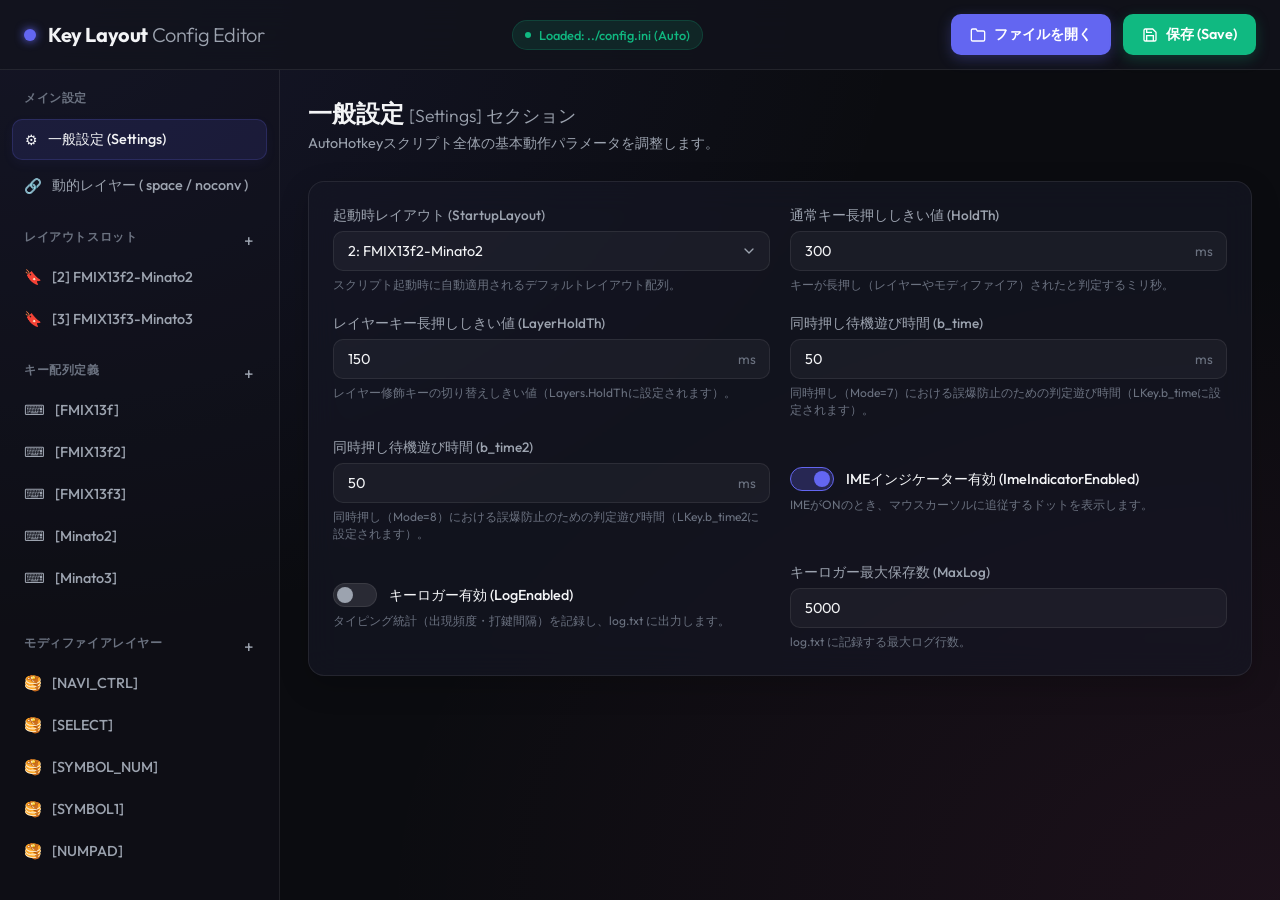
==== src/ui/index.html @ 6d1e3fc7 "ver 0.3 ファイル構造を整理" ====
<!DOCTYPE html>
<html lang="ja">
<head>
    <meta charset="UTF-8">
    <meta name="viewport" content="width=device-width, initial-scale=1.0">
    <title>Key Layout Config Editor</title>
    <link rel="stylesheet" href="style.css">
    <!-- Google Fonts -->
    <link rel="preconnect" href="https://fonts.googleapis.com">
    <link rel="preconnect" href="https://fonts.gstatic.com" crossorigin>
    <link href="https://fonts.googleapis.com/css2?family=Outfit:wght@300;400;500;600;700&family=JetBrains+Mono:wght@400;500&display=swap" rel="stylesheet">
</head>
<body>
    <div class="app-container">
        <!-- Top Navigation Bar -->
        <header class="app-header">
            <div class="brand">
                <span class="logo-dot"></span>
                <h1>Key Layout <span>Config Editor</span></h1>
            </div>
            <div class="file-status-bar">
                <span class="status-indicator warning" id="file-status">ファイルが読み込まれていません</span>
            </div>
            <div class="actions">
                <button id="btn-open-file" class="btn primary">
                    <svg width="16" height="16" viewBox="0 0 24 24" fill="none" stroke="currentColor" stroke-width="2"><path d="M22 19a2 2 0 0 1-2 2H4a2 2 0 0 1-2-2V5a2 2 0 0 1 2-2h5l2 3h9a2 2 0 0 1 2 2z"></path></svg>
                    ファイルを開く
                </button>
                <button id="btn-save-file" class="btn success">
                    <svg width="16" height="16" viewBox="0 0 24 24" fill="none" stroke="currentColor" stroke-width="2"><path d="M19 21H5a2 2 0 0 1-2-2V5a2 2 0 0 1 2-2h11l5 5v11a2 2 0 0 1-2 2z"></path><polyline points="17 21 17 13 7 13 7 21"></polyline><polyline points="7 3 7 8 15 8"></polyline></svg>
                    保存 (Save)
                </button>
                <input type="file" id="file-input-fallback" accept=".ini" style="display: none;">
            </div>
        </header>

        <!-- Main Layout -->
        <div class="main-layout">
            <!-- Sidebar -->
            <aside class="sidebar">
                <nav class="nav-menu">
                    <div class="menu-section">
                        <h3>メイン設定</h3>
                        <a href="#settings" class="nav-item active" data-panel="panel-settings">
                            <span class="icon">⚙️</span> 一般設定 (Settings)
                        </a>
                        <a href="#dynamic-layers" class="nav-item" data-panel="panel-dynamic-layers">
                            <span class="icon">🔗</span> 動的レイヤー ( space / noconv )
                        </a>
                    </div>
                    
                    <div class="menu-section">
                        <div class="section-header">
                            <h3>レイアウトスロット</h3>
                            <button id="btn-add-layout-slot" class="btn-icon-add" title="スロットの追加">+</button>
                        </div>
                        <div id="layout-slots-list" class="slots-list">
                            <!-- Slots will be added dynamically here -->
                            <div class="no-data">ファイル未読込</div>
                        </div>
                    </div>

                    <div class="menu-section">
                        <div class="section-header">
                            <h3>キー配列定義</h3>
                            <button id="btn-add-layout" class="btn-icon-add" title="配列の追加">+</button>
                        </div>
                        <div id="key-layouts-list" class="slots-list">
                            <!-- Layout sections will be added dynamically here -->
                            <div class="no-data">ファイル未読込</div>
                        </div>
                    </div>

                    <div class="menu-section">
                        <div class="section-header">
                            <h3>モディファイアレイヤー</h3>
                            <button id="btn-add-layer" class="btn-icon-add" title="レイヤーの追加">+</button>
                        </div>
                        <div id="layer-maps-list" class="slots-list">
                            <!-- Layers will be added dynamically here -->
                            <div class="no-data">ファイル未読込</div>
                        </div>
                    </div>

                    <div class="menu-section">
                        <h3>テキスト編集</h3>
                        <a href="#raw" class="nav-item" data-panel="panel-raw">
                            <span class="icon">📝</span> Raw config.ini
                        </a>
                    </div>
                </nav>
                <div class="sidebar-footer">
                    <p>Key Layout Config Editor v2.0</p>
                </div>
            </aside>

            <!-- Content Area -->
            <main class="content-area">
                
                <!-- PANEL: General Settings -->
                <section id="panel-settings" class="content-panel active">
                    <div class="panel-header">
                        <h2>一般設定 <span>[Settings] セクション</span></h2>
                        <p>AutoHotkeyスクリプト全体の基本動作パラメータを調整します。</p>
                    </div>
                    <div class="card">
                        <div class="form-grid">
                            <div class="form-group">
                                <label for="setting-startup-layout">起動時レイアウト (StartupLayout)</label>
                                <select id="setting-startup-layout" class="form-control">
                                    <!-- Populated dynamically -->
                                </select>
                                <span class="help-text">スクリプト起動時に自動適用されるデフォルトレイアウト配列。</span>
                            </div>
                            <div class="form-group">
                                <label for="setting-hold-th">通常キー長押ししきい値 (HoldTh)</label>
                                <div class="input-with-unit">
                                    <input type="number" id="setting-hold-th" class="form-control" min="50" max="1000" step="10">
                                    <span class="unit">ms</span>
                                </div>
                                <span class="help-text">キーが長押し（レイヤーやモディファイア）されたと判定するミリ秒。</span>
                            </div>
                            <div class="form-group">
                                <label for="setting-layer-hold-th">レイヤーキー長押ししきい値 (LayerHoldTh)</label>
                                <div class="input-with-unit">
                                    <input type="number" id="setting-layer-hold-th" class="form-control" min="50" max="1000" step="10">
                                    <span class="unit">ms</span>
                                </div>
                                <span class="help-text">レイヤー修飾キーの切り替えしきい値（Layers.HoldThに設定されます）。</span>
                            </div>
                            <div class="form-group">
                                <label for="setting-b-time">同時押し待機遊び時間 (b_time)</label>
                                <div class="input-with-unit">
                                    <input type="number" id="setting-b-time" class="form-control" min="0" max="500" step="5">
                                    <span class="unit">ms</span>
                                </div>
                                <span class="help-text">同時押し（Mode=7）における誤爆防止のための判定遊び時間（LKey.b_timeに設定されます）。</span>
                            </div>
                            <div class="form-group">
                                <label for="setting-b-time2">同時押し待機遊び時間 (b_time2)</label>
                                <div class="input-with-unit">
                                    <input type="number" id="setting-b-time2" class="form-control" min="0" max="500" step="5">
                                    <span class="unit">ms</span>
                                </div>
                                <span class="help-text">同時押し（Mode=8）における誤爆防止のための判定遊び時間（LKey.b_time2に設定されます）。</span>
                            </div>
                            <div class="form-group toggle-group">
                                <div class="toggle-control">
                                    <label class="switch">
                                        <input type="checkbox" id="setting-ime-indicator">
                                        <span class="slider round"></span>
                                    </label>
                                    <span class="toggle-label">IMEインジケーター有効 (ImeIndicatorEnabled)</span>
                                </div>
                                <span class="help-text">IMEがONのとき、マウスカーソルに追従するドットを表示します。</span>
                            </div>
                            <div class="form-group toggle-group">
                                <div class="toggle-control">
                                    <label class="switch">
                                        <input type="checkbox" id="setting-log-enabled">
                                        <span class="slider round"></span>
                                    </label>
                                    <span class="toggle-label">キーロガー有効 (LogEnabled)</span>
                                </div>
                                <span class="help-text">タイピング統計（出現頻度・打鍵間隔）を記録し、log.txt に出力します。</span>
                            </div>
                            <div class="form-group">
                                <label for="setting-max-log">キーロガー最大保存数 (MaxLog)</label>
                                <input type="number" id="setting-max-log" class="form-control" min="100" max="100000">
                                <span class="help-text">log.txt に記録する最大ログ行数。</span>
                            </div>
                        </div>
                    </div>
                </section>

                <!-- PANEL: Dynamic Layers -->
                <section id="panel-dynamic-layers" class="content-panel">
                    <div class="panel-header">
                        <h2>動的レイヤー設定</h2>
                        <p>[Settings] セクションでの、各モディファイアキーとカスタムレイヤーとの紐付けを設定します。</p>
                    </div>
                    <div class="card">
                        <div class="info-alert">
                            ここで設定された修飾キー（space等）を長押ししている間、割り当てられたカスタムレイヤーの配列が動的に適用されます。
                        </div>
                        <div class="table-container">
                            <table class="data-table">
                                <thead>
                                    <tr>
                                        <th>修飾キー</th>
                                        <th>割り当てカスタムレイヤー</th>
                                        <th>操作</th>
                                    </tr>
                                </thead>
                                <tbody id="dynamic-layers-table-body">
                                    <!-- Populated dynamically: space, noconv, conv, tab, f13, f14 -->
                                </tbody>
                            </table>
                        </div>
                    </div>
                </section>

                <!-- PANEL: Layout Slot Editor -->
                <section id="panel-slot" class="content-panel">
                    <div class="panel-header-action">
                        <div>
                            <h2 id="slot-title">レイアウトスロット設定</h2>
                            <p>スロットの表示名と、使用するレイアウト定義セクションを紐付けます。</p>
                        </div>
                        <button id="btn-delete-slot" class="btn danger btn-sm">このスロットを削除</button>
                    </div>

                    <div class="card">
                        <div class="form-grid">
                            <div class="form-group">
                                <label for="slot-name-input">スロット名 (Name)</label>
                                <input type="text" id="slot-name-input" class="form-control">
                                <span class="help-text">メニューやOSDに表示されるレイアウトの識別名。</span>
                            </div>
                            <div class="form-group">
                                <label for="slot-layout-select">IME OFF 時のキー配列定義 (Layout)</label>
                                <select id="slot-layout-select" class="form-control"></select>
                                <span class="help-text">英数モード（IME OFF）のときに適用されるキー配列セクション。</span>
                            </div>
                            <div class="form-group">
                                <label for="slot-layout-ime-select">IME ON 時のキー配列定義 (LayoutIME)</label>
                                <select id="slot-layout-ime-select" class="form-control"></select>
                                <span class="help-text">かな入力モード（IME ON）のときに適用されるキー配列セクション。空欄時はIME OFFと同じ定義を使用します。</span>
                            </div>
                        </div>
                    </div>
                </section>

                <!-- PANEL: Layout Config Editor -->
                <section id="panel-layout" class="content-panel">
                    <div class="panel-header-action">
                        <div>
                            <h2 id="layout-title">キー配列定義</h2>
                            <p>4段のキー配列、Shift状態の配列、同時押し（コンビネーション）などを定義します。</p>
                        </div>
                        <div class="action-buttons-group" style="display: flex; gap: 8px;">
                            <button id="btn-import-layout" class="btn secondary btn-sm">レイアウト読み込み (.klt)</button>
                            <button id="btn-export-layout" class="btn secondary btn-sm">レイアウト保存 (.klt)</button>
                            <button id="btn-delete-layout" class="btn danger btn-sm">この配列定義を削除</button>
                        </div>
                    </div>
                    <input type="file" id="layout-file-input" accept=".klt" style="display: none;">

                    <!-- Layout Info Card -->
                    <div class="card layout-info-card">
                        <div class="form-row">
                            <div class="form-group flex-1">
                                <label for="layout-section-name-input">セクション名</label>
                                <input type="text" id="layout-section-name-input" class="form-control font-mono">
                                <span class="help-text">config.ini 内のセクション名。英数字のみ。変更すると関連するスロットの紐付けも自動更新されます。</span>
                            </div>
                            <div class="form-group" style="min-width: 300px;">
                                <label for="layout-mode-select">LKey 動作モード (Mode)</label>
                                <select id="layout-mode-select" class="form-control">
                                    <option value="0">Mode 0: 長押し無効 (単入力)</option>
                                    <option value="1">Mode 1: 置換モード (短押しでリマップ、長押しでShift再入力)</option>
                                    <option value="2">Mode 2: 修飾キー専用 (単入力/長押し無送信)</option>
                                    <option value="3">Mode 3: 修飾キー専用 (短押しで離鍵時送信、長押し無送信)</option>
                                    <option value="4">Mode 4: コンビネーション優先モード (短押しでリマップ、長押しで修飾)</option>
                                    <option value="5">Mode 5: タイミング制御付きTap-Hold (短押しで離鍵時送信、長押し無送信)</option>
                                    <option value="6">Mode 6: タイミング制御付きコンビネーション (短押しで即時送信、長押しで修飾、判定保留あり)</option>
                                    <option value="7">Mode 7: コンビネーション優先モード (誤爆防止・タイミング制御・バッファ付き)</option>
                                    <option value="8">Mode 8: タイミング制御付きコンビネーション (短押しで即時送信、長押しで修飾、B先行離鍵でコンビネーション送信)</option>
                                </select>
                            </div>
                        </div>
                    </div>

                    <!-- Layout Sub-panels (Tabs) -->
                    <div class="layout-tabs-container">
                        <div class="layout-tabs">
                            <button class="layout-tab-btn active" data-tab="tab-keyboard">⌨️ キー配列プレビュー</button>
                            <button class="layout-tab-btn" data-tab="tab-combinations">🤝 同時押し定義 (Combination)</button>
                            <button class="layout-tab-btn" data-tab="tab-overrides">📝 個別オーバーライド一覧</button>
                        </div>
                    </div>

                    <!-- TAB CONTENT: Keyboard Visualizer -->
                    <div id="tab-keyboard" class="layout-tab-content active">
                        <div class="visualizer-container">
                            <div class="visualizer-header">
                                <h3 id="visual-keyboard-sec-title" style="font-size: 1rem; font-weight: 600;">キー配列プレビュー</h3>
                                <div class="keyboard-controls">
                                    <label class="checkbox-control">
                                        <input type="checkbox" id="keyboard-shift-toggle">
                                        <span class="checkbox-label">Shift キー押下状態 (S00〜S03を表示)</span>
                                    </label>
                                </div>
                            </div>

                            <!-- Keyboard Body -->
                            <div class="keyboard-outer">
                                <div id="virtual-keyboard" class="keyboard">
                                    <!-- Keyboard keys will be rendered here -->
                                </div>
                            </div>
                        </div>
                    </div>

                    <!-- TAB CONTENT: Mode 4 Combinations -->
                    <div id="tab-combinations" class="layout-tab-content">
                        <div class="card">
                            <div class="card-header">
                                <h3>同時押し定義 (Combination) <span>[Mode 4/7用]</span></h3>
                                <button id="btn-add-combination" class="btn success btn-xs">+ 追加</button>
                            </div>
                            <div class="table-container compact">
                                <table class="data-table">
                                    <thead>
                                        <tr>
                                            <th>キーの組み合わせ (物理)</th>
                                            <th>モード設定 (mode, hold_th, b_time)</th>
                                            <th>アクション 1</th>
                                            <th>アクション 2</th>
                                            <th>アクション 3</th>
                                            <th>操作</th>
                                        </tr>
                                    </thead>
                                    <tbody id="combinations-table-body">
                                        <!-- Dynamic rows -->
                                    </tbody>
                                </table>
                            </div>
                        </div>
                    </div>

                    <!-- TAB CONTENT: Key Overrides -->
                    <div id="tab-overrides" class="layout-tab-content">
                        <div class="card">
                            <div class="card-header">
                                <h3>個別キー・特殊キーのオーバーライド一覧</h3>
                            </div>
                            <div class="table-container compact">
                                <table class="data-table">
                                    <thead>
                                        <tr>
                                            <th>物理キー</th>
                                            <th>状態</th>
                                            <th>マップ先</th>
                                            <th>操作</th>
                                        </tr>
                                    </thead>
                                    <tbody id="overrides-table-body">
                                        <!-- Dynamic rows -->
                                    </tbody>
                                </table>
                            </div>
                        </div>
                    </div>
                </section>

                <!-- PANEL: Layer Map Editor -->
                <section id="panel-layer" class="content-panel">
                    <div class="panel-header-action">
                        <div>
                            <h2 id="layer-title-name">モディファイアレイヤー設定</h2>
                            <p>修飾キー（F13やSpaceなど）を押し下げている間のキーリマップを定義します。</p>
                        </div>
                        <button id="btn-delete-layer" class="btn danger btn-sm">このレイヤーを削除</button>
                    </div>

                    <!-- Layer Info Card -->
                    <div class="card layout-info-card" style="margin-bottom: 20px;">
                        <div class="form-row">
                            <div class="form-group">
                                <label for="layer-section-name-input">レイヤーセクション名</label>
                                <input type="text" id="layer-section-name-input" class="form-control font-mono">
                                <span class="help-text">config.ini 内のセクション名。変更すると関連する Settings の動的レイヤー割り当ても自動更新されます。</span>
                            </div>
                        </div>
                    </div>

                    <div class="layer-editor-layout">
                        <!-- Key Maps List inside the layer -->
                        <div class="card flex-1">
                            <div class="card-header">
                                <h3>キーマッピング一覧</h3>
                                <button id="btn-add-layer-map" class="btn success btn-xs">+ 追加</button>
                            </div>
                            <div class="table-container">
                                <table class="data-table">
                                    <thead>
                                        <tr>
                                            <th>物理キー (QWERTY)</th>
                                            <th>送信キー・マクロ</th>
                                            <th>操作</th>
                                        </tr>
                                    </thead>
                                    <tbody id="layer-maps-table-body">
                                        <!-- Dynamic rows -->
                                    </tbody>
                                </table>
                            </div>
                        </div>

                        <!-- Keyboard helper for visual mapping -->
                        <div class="card flex-1">
                            <div class="card-header">
                                <h3>キー配置プレビュー (レイヤー適用時)</h3>
                            </div>
                            <p class="help-text">レイヤー適用時のキー割り当てを可視化します。キーをクリックするとマッピングを即座に作成/編集できます。</p>
                            <div id="layer-virtual-keyboard" class="keyboard compact-keyboard">
                                <!-- Rendered dynamically -->
                            </div>
                        </div>
                    </div>
                </section>

                <!-- PANEL: Raw text config.ini -->
                <section id="panel-raw" class="content-panel">
                    <div class="panel-header">
                        <h2>Raw config.ini エディタ</h2>
                        <p>設定ファイルの生のテキストデータを直接表示・編集できます。</p>
                    </div>
                    <div class="card flex-fill-column">
                        <textarea id="raw-textarea" class="font-mono raw-editor" spellcheck="false" placeholder="config.ini のテキストがここに表示されます..."></textarea>
                        <div class="raw-actions">
                            <button id="btn-apply-raw" class="btn primary">変更をビジュアル表示に適用</button>
                            <span class="help-text">※ ここでの編集内容は、「適用」ボタンを押すとUI上に反映されます。</span>
                        </div>
                    </div>
                </section>

            </main>
        </div>
    </div>

    <!-- MODAL: Add Layout Slot -->
    <div class="modal-backdrop" id="modal-add-layout-slot">
        <div class="modal">
            <div class="modal-header">
                <h3>レイアウトスロットの追加</h3>
                <span class="modal-close" onclick="closeModal('modal-add-layout-slot')">&times;</span>
            </div>
            <div class="modal-body">
                <div class="form-group">
                    <label for="add-slot-name">スロット表示名</label>
                    <input type="text" id="add-slot-name" class="form-control" placeholder="例: Qwerty (Custom)">
                </div>
                <div class="form-group">
                    <label for="add-slot-layout">IME OFF用レイアウト配列定義</label>
                    <select id="add-slot-layout" class="form-control">
                        <!-- Populated with Layout sections -->
                    </select>
                </div>
                <div class="form-group">
                    <label for="add-slot-layout-ime">IME ON用レイアウト配列定義（任意）</label>
                    <select id="add-slot-layout-ime" class="form-control">
                        <!-- Populated with Layout sections -->
                    </select>
                </div>
            </div>
            <div class="modal-footer">
                <button class="btn secondary" onclick="closeModal('modal-add-layout-slot')">キャンセル</button>
                <button class="btn success" id="btn-add-layout-slot-confirm">追加する</button>
            </div>
        </div>
    </div>

    <!-- MODAL: Add Layout Section -->
    <div class="modal-backdrop" id="modal-add-layout">
        <div class="modal">
            <div class="modal-header">
                <h3>新規キー配列定義の追加</h3>
                <span class="modal-close" onclick="closeModal('modal-add-layout')">&times;</span>
            </div>
            <div class="modal-body">
                <div class="form-group">
                    <label for="add-layout-section-name">レイアウトセクション名</label>
                    <input type="text" id="add-layout-section-name" class="form-control" placeholder="例: CustomLayout">
                    <span class="help-text">config.ini 内でキーマップ定義を保存するセクション名です（アルファベットのみ）。</span>
                </div>
                <div class="form-group">
                    <label for="add-layout-template">初期配置テンプレート</label>
                    <select id="add-layout-template" class="form-control">
                        <option value="qwerty">Qwerty配列</option>
                        <option value="fmix13">FMIX13 配列風 (JIS)</option>
                        <option value="kanade">かな入力 (Kanade) 風</option>
                    </select>
                </div>
            </div>
            <div class="modal-footer">
                <button class="btn secondary" onclick="closeModal('modal-add-layout')">キャンセル</button>
                <button class="btn success" id="btn-add-layout-confirm">追加する</button>
            </div>
        </div>
    </div>

    <!-- MODAL: Add Custom Layer -->
    <div class="modal-backdrop" id="modal-add-layer">
        <div class="modal">
            <div class="modal-header">
                <h3>新規カスタムレイヤーの追加</h3>
                <span class="modal-close" onclick="closeModal('modal-add-layer')">&times;</span>
            </div>
            <div class="modal-body">
                <div class="form-group">
                    <label for="add-layer-name">レイヤーセクション名</label>
                    <input type="text" id="add-layer-name" class="form-control" placeholder="例: MY_NAV_LAYER">
                    <span class="help-text"><code>[Settings]</code> で割り当てたり、レイアウトから参照したりできるセクション名になります。</span>
                </div>
                <div class="form-group">
                    <label for="add-layer-template">初期マッピングテンプレート</label>
                    <select id="add-layer-template" class="form-control">
                        <option value="empty">空のレイヤー</option>
                        <option value="navi">NAVI_CTRL (h,j,k,l=カーソル等)</option>
                        <option value="shortcut">SHORTCUT_CTRL (a,s,c,v=コピペ等)</option>
                    </select>
                </div>
            </div>
            <div class="modal-footer">
                <button class="btn secondary" onclick="closeModal('modal-add-layer')">キャンセル</button>
                <button class="btn success" id="btn-add-layer-confirm">追加する</button>
            </div>
        </div>
    </div>

    <!-- MODAL: Add Combination Key -->
    <div class="modal-backdrop" id="modal-add-combination">
        <div class="modal">
            <div class="modal-header">
                <h3>同時押し定義の追加</h3>
                <span class="modal-close" onclick="closeModal('modal-add-combination')">&times;</span>
            </div>
            <div class="modal-body">
                <div class="form-row">
                    <div class="form-group flex-1">
                        <label for="add-comb-key1">修飾キー (物理)</label>
                        <select id="add-comb-key1" class="form-control font-mono">
                            <!-- Populated with lowercase physical keys -->
                        </select>
                    </div>
                    <div class="plus-sign">+</div>
                    <div class="form-group flex-1">
                        <label for="add-comb-key2">対象キー (物理)</label>
                        <select id="add-comb-key2" class="form-control font-mono">
                            <!-- Populated with lowercase physical keys -->
                        </select>
                    </div>
                </div>
                
                <div class="form-row mt-3">
                    <div class="form-group flex-1">
                        <label for="add-comb-mode">動作モード (Mode)</label>
                        <select id="add-comb-mode" class="form-control">
                            <option value="8">Mode 8 (タイミング制御・B先行離鍵)</option>
                            <option value="7">Mode 7 (誤爆防止・タイミング制御・バッファ)</option>
                            <option value="4">Mode 4 (コンビネーション優先)</option>
                        </select>
                    </div>
                </div>

                <div class="form-row mt-3">
                    <div class="form-group flex-1">
                        <label for="add-comb-hold-th">判定しきい値 (HoldTh) (任意)</label>
                        <div class="input-with-unit">
                            <input type="number" id="add-comb-hold-th" class="form-control" placeholder="例: 250" min="50" max="1000" step="10">
                            <span class="unit">ms</span>
                        </div>
                    </div>
                    <div class="form-group flex-1">
                        <label for="add-comb-b-time">同時押し遊び時間 (b_time) (任意)</label>
                        <div class="input-with-unit">
                            <input type="number" id="add-comb-b-time" class="form-control" placeholder="例: 50" min="0" max="500" step="5">
                            <span class="unit">ms</span>
                        </div>
                    </div>
                </div>

                <div class="form-group mt-3">
                    <label for="add-comb-action1">アクション 1 (必須)</label>
                    <input type="text" id="add-comb-action1" class="form-control font-mono" placeholder="例: areru">
                </div>

                <div class="form-row mt-3">
                    <div class="form-group flex-1">
                        <label for="add-comb-action2">アクション 2 (2回打鍵時) (任意)</label>
                        <input type="text" id="add-comb-action2" class="form-control font-mono" placeholder="例: areru2">
                    </div>
                    <div class="form-group flex-1">
                        <label for="add-comb-action3">アクション 3 (3回打鍵時) (任意)</label>
                        <input type="text" id="add-comb-action3" class="form-control font-mono" placeholder="例: areru3">
                    </div>
                </div>
            </div>
            <div class="modal-footer">
                <button class="btn secondary" onclick="closeModal('modal-add-combination')">キャンセル</button>
                <button class="btn success" id="btn-add-combination-confirm">追加する</button>
            </div>
        </div>
    </div>

    <!-- MODAL: Key Mapping Editor -->
    <div class="modal-backdrop" id="modal-key-editor">
        <div class="modal">
            <div class="modal-header">
                <h3>キー設定: <span id="key-editor-physical-key">-</span></h3>
                <span class="key-status-badge" id="key-editor-status-badge">Row Mapping</span>
                <span class="modal-close" onclick="App.closeKeyEditor()">&times;</span>
            </div>
            <div class="modal-body">
                <div class="form-group">
                    <label for="key-mapping-value">マップ先出力 (キー名/ショートカット)</label>
                    <div class="input-action-group">
                        <input type="text" id="key-mapping-value" class="form-control text-center font-mono" placeholder="文字または {Left}, ^c など" style="font-size: 1.1rem; font-weight: 600;">
                        <button id="btn-clear-key-mapping" class="btn secondary">クリア</button>
                    </div>
                    <div class="help-text mt-2">
                        物理キーを押した際に送信するキーやコマンドを指定します。<br>
                        例： <code>a</code> (そのまま入力), <code>{Left}</code> (矢印キー), <code>^c</code> (Ctrl+C), <code>+a</code> (Shift+A), <code>{none}</code> (無効化)
                    </div>
                </div>
                <div class="override-controls mt-3">
                    <label class="checkbox-control">
                        <input type="checkbox" id="key-override-toggle">
                        <span class="checkbox-label">この物理キーを個別オーバーライドする (例: <code>e=r</code>)</span>
                    </label>
                    <span class="help-text">行配列(L00-L03)からではなく、セクションに直接個別記述として登録します。</span>
                </div>
                
                <!-- Explicit Save Prompt Warning -->
                <div class="info-alert warning mt-3" style="font-size: 0.85rem; padding: 10px 12px; display: flex; align-items: flex-start; gap: 8px; background-color: rgba(245, 158, 11, 0.08); border: 1px solid rgba(245, 158, 11, 0.2); color: #fef3c7;">
                    <span style="font-size: 1.1rem; line-height: 1;">💡</span>
                    <div>
                        <strong>設定の保存について:</strong><br>
                        「適用する」ボタンでこの配列に一時保存されます。変更を完全にファイルへ保存して AHK に適用するには、設定完了後に画面右上の <strong>「保存 (Save)」</strong> ボタンを必ずクリックしてください。
                    </div>
                </div>
            </div>
            <div class="modal-footer">
                <button class="btn secondary" id="btn-cancel-key-mapping">キャンセル</button>
                <button class="btn success" id="btn-apply-key-mapping">設定を適用する</button>
            </div>
        </div>
    </div>

    <script src="app.js"></script>
</body>
</html>
---- src/ui/style.css ----
/* ============================================================================
   DESIGN SYSTEM & CSS VARIABLES
   ============================================================================ */
:root {
    /* Color Palette */
    --bg-main: #0b0c10;
    --bg-surface: #12131c;
    --bg-card: rgba(22, 24, 38, 0.65);
    --border-color: rgba(255, 255, 255, 0.08);
    --border-glow: rgba(99, 102, 241, 0.2);
    
    --text-primary: #f3f4f6;
    --text-secondary: #9ca3af;
    --text-muted: #6b7280;
    
    --color-primary: #6366f1; /* Indigo */
    --color-primary-hover: #4f46e5;
    --color-primary-glow: rgba(99, 102, 241, 0.4);
    
    --color-success: #10b981; /* Emerald */
    --color-success-hover: #059669;
    --color-success-glow: rgba(16, 185, 129, 0.3);
    
    --color-danger: #ef4444; /* Rose */
    --color-danger-hover: #dc2626;
    --color-danger-glow: rgba(239, 68, 68, 0.3);
    
    --color-warning: #f59e0b; /* Amber */
    
    --font-sans: 'Outfit', 'Segoe UI', system-ui, -apple-system, sans-serif;
    --font-mono: 'JetBrains Mono', 'Courier New', Courier, monospace;
    
    /* Layout Variables */
    --sidebar-width: 280px;
    --header-height: 70px;
    --radius-sm: 6px;
    --radius-md: 10px;
    --radius-lg: 16px;
    --transition-speed: 0.2s;
    --backdrop-blur: 16px;
}

/* ============================================================================
   BASE STYLES
   ============================================================================ */
* {
    box-sizing: border-box;
    margin: 0;
    padding: 0;
}

body {
    font-family: var(--font-sans);
    background-color: var(--bg-main);
    color: var(--text-primary);
    overflow: hidden;
    height: 100vh;
    width: 100vw;
    -webkit-font-smoothing: antialiased;
    background-image: 
        radial-gradient(at 0% 0%, rgba(99, 102, 241, 0.12) 0px, transparent 50%),
        radial-gradient(at 100% 100%, rgba(236, 72, 153, 0.08) 0px, transparent 50%);
}

a {
    color: inherit;
    text-decoration: none;
}

input, select, textarea, button {
    font-family: inherit;
    color: inherit;
}

code, .font-mono {
    font-family: var(--font-mono);
    font-size: 0.9em;
    background-color: rgba(255, 255, 255, 0.06);
    padding: 2px 6px;
    border-radius: var(--radius-sm);
    color: #e0e7ff;
}

/* Custom Scrollbar */
::-webkit-scrollbar {
    width: 8px;
    height: 8px;
}

::-webkit-scrollbar-track {
    background: transparent;
}

::-webkit-scrollbar-thumb {
    background: rgba(255, 255, 255, 0.12);
    border-radius: 4px;
}

::-webkit-scrollbar-thumb:hover {
    background: rgba(255, 255, 255, 0.25);
}

/* ============================================================================
   LAYOUT & CONTAINER
   ============================================================================ */
.app-container {
    display: flex;
    flex-direction: column;
    height: 100vh;
    width: 100vw;
}

/* Header */
.app-header {
    height: var(--header-height);
    background-color: rgba(18, 19, 28, 0.8);
    backdrop-filter: blur(var(--backdrop-blur));
    border-bottom: 1px solid var(--border-color);
    display: flex;
    align-items: center;
    justify-content: space-between;
    padding: 0 24px;
    z-index: 10;
}

.brand {
    display: flex;
    align-items: center;
    gap: 12px;
}

.logo-dot {
    width: 12px;
    height: 12px;
    background-color: var(--color-primary);
    border-radius: 50%;
    box-shadow: 0 0 10px var(--color-primary);
}

.brand h1 {
    font-size: 1.25rem;
    font-weight: 700;
    letter-spacing: -0.02em;
}

.brand h1 span {
    font-weight: 300;
    color: var(--text-secondary);
}

.file-status-bar {
    display: flex;
    align-items: center;
}

.status-indicator {
    padding: 6px 12px;
    border-radius: 20px;
    font-size: 0.8rem;
    font-weight: 500;
    display: flex;
    align-items: center;
    gap: 8px;
}

.status-indicator.warning {
    background-color: rgba(245, 158, 11, 0.12);
    color: var(--color-warning);
    border: 1px solid rgba(245, 158, 11, 0.2);
}

.status-indicator.success {
    background-color: rgba(16, 185, 129, 0.12);
    color: var(--color-success);
    border: 1px solid rgba(16, 185, 129, 0.2);
}

.status-indicator::before {
    content: '';
    width: 6px;
    height: 6px;
    border-radius: 50%;
    background-color: currentColor;
}

.actions {
    display: flex;
    gap: 12px;
}

/* Main Layout */
.main-layout {
    display: flex;
    flex: 1;
    overflow: hidden;
}

/* Sidebar */
.sidebar {
    width: var(--sidebar-width);
    background-color: rgba(18, 19, 28, 0.4);
    border-right: 1px solid var(--border-color);
    display: flex;
    flex-direction: column;
    overflow-y: auto;
    padding: 20px 12px;
}

.nav-menu {
    display: flex;
    flex-direction: column;
    gap: 24px;
    flex: 1;
}

.menu-section {
    display: flex;
    flex-direction: column;
    gap: 6px;
}

.menu-section h3 {
    font-size: 0.75rem;
    font-weight: 600;
    color: var(--text-muted);
    text-transform: uppercase;
    letter-spacing: 0.05em;
    padding: 0 12px 6px 12px;
}

.section-header {
    display: flex;
    justify-content: space-between;
    align-items: center;
    padding-right: 8px;
}

.btn-icon-add {
    background: transparent;
    border: none;
    color: var(--text-secondary);
    font-size: 1.1rem;
    cursor: pointer;
    width: 20px;
    height: 20px;
    display: flex;
    align-items: center;
    justify-content: center;
    border-radius: 50%;
    transition: background var(--transition-speed);
}

.btn-icon-add:hover {
    background-color: rgba(255, 255, 255, 0.08);
    color: var(--text-primary);
}

.nav-item {
    display: flex;
    align-items: center;
    gap: 10px;
    padding: 10px 12px;
    border-radius: var(--radius-md);
    font-size: 0.9rem;
    font-weight: 500;
    color: var(--text-secondary);
    transition: all var(--transition-speed);
}

.nav-item:hover {
    color: var(--text-primary);
    background-color: rgba(255, 255, 255, 0.04);
}

.nav-item.active {
    color: var(--text-primary);
    background-color: rgba(99, 102, 241, 0.12);
    border: 1px solid rgba(99, 102, 241, 0.2);
    box-shadow: 0 4px 12px rgba(99, 102, 241, 0.06);
}

.slots-list {
    display: flex;
    flex-direction: column;
    gap: 4px;
    max-height: 220px;
    overflow-y: auto;
    padding-right: 4px;
}

.slots-list .no-data {
    font-size: 0.8rem;
    color: var(--text-muted);
    padding: 8px 12px;
    font-style: italic;
}

.sidebar-footer {
    padding-top: 16px;
    border-top: 1px solid var(--border-color);
    font-size: 0.75rem;
    color: var(--text-muted);
    text-align: center;
}

/* Content Area */
.content-area {
    flex: 1;
    overflow-y: auto;
    padding: 28px;
    display: flex;
    flex-direction: column;
    gap: 24px;
}

/* ============================================================================
   PANELS & COMPONENTS
   ============================================================================ */
.content-panel {
    display: none;
    flex-direction: column;
    gap: 20px;
}

.content-panel.active {
    display: flex;
}

.flex-fill-column {
    display: flex;
    flex-direction: column;
    flex: 1;
    min-height: 0;
}

.panel-header {
    margin-bottom: 8px;
}

.panel-header-action {
    display: flex;
    justify-content: space-between;
    align-items: flex-start;
    margin-bottom: 8px;
}

.panel-header h2, .panel-header-action h2 {
    font-size: 1.5rem;
    font-weight: 700;
    margin-bottom: 4px;
}

.panel-header h2 span, .panel-header-action h2 span {
    font-weight: 300;
    color: var(--text-secondary);
    font-size: 1.1rem;
}

.panel-header p, .panel-header-action p {
    font-size: 0.9rem;
    color: var(--text-secondary);
}

/* Card */
.card {
    background-color: var(--bg-card);
    backdrop-filter: blur(var(--backdrop-blur));
    border: 1px solid var(--border-color);
    border-radius: var(--radius-lg);
    padding: 24px;
    box-shadow: 0 10px 30px rgba(0, 0, 0, 0.2);
}

.card-header {
    display: flex;
    justify-content: space-between;
    align-items: center;
    margin-bottom: 16px;
    padding-bottom: 12px;
    border-bottom: 1px solid var(--border-color);
}

.card-header h3 {
    font-size: 1rem;
    font-weight: 600;
}

.card-header h3 span {
    font-weight: 300;
    font-size: 0.85rem;
    color: var(--text-secondary);
}

/* Forms */
.form-grid {
    display: grid;
    grid-template-columns: repeat(auto-fill, minmax(320px, 1fr));
    gap: 20px;
}

.form-row {
    display: flex;
    gap: 20px;
    margin-bottom: 16px;
}

.form-row .form-group {
    flex: 1;
}

.form-group {
    display: flex;
    flex-direction: column;
    gap: 6px;
}

.form-group.mt-3 {
    margin-top: 12px;
}

label {
    font-size: 0.85rem;
    font-weight: 500;
    color: var(--text-secondary);
}

.form-control {
    background-color: rgba(255, 255, 255, 0.04);
    border: 1px solid var(--border-color);
    border-radius: var(--radius-md);
    padding: 10px 14px;
    font-size: 0.9rem;
    transition: all var(--transition-speed);
}

.form-control:focus {
    outline: none;
    border-color: var(--color-primary);
    background-color: rgba(255, 255, 255, 0.08);
    box-shadow: 0 0 0 3px var(--border-glow);
}

select.form-control {
    cursor: pointer;
    appearance: none;
    background-image: url("data:image/svg+xml,%3Csvg xmlns='http://www.w3.org/2000/svg' width='24' height='24' viewBox='0 0 24 24' fill='none' stroke='%239ca3af' stroke-width='2' stroke-linecap='round' stroke-linejoin='round'%3E%3Cpolyline points='6 9 12 15 18 9'%3E%3C/polyline%3E%3C/svg%3E");
    background-repeat: no-repeat;
    background-position: right 12px center;
    background-size: 16px;
    padding-right: 40px;
}

select option {
    background-color: var(--bg-surface);
    color: var(--text-primary);
}

.input-with-unit {
    display: flex;
    align-items: center;
    position: relative;
}

.input-with-unit .form-control {
    width: 100%;
    padding-right: 40px;
}

.input-with-unit .unit {
    position: absolute;
    right: 14px;
    font-size: 0.85rem;
    color: var(--text-muted);
}

.help-text {
    font-size: 0.75rem;
    color: var(--text-muted);
    line-height: 1.4;
}

/* Switches & Toggles */
.toggle-group {
    justify-content: center;
}

.toggle-control {
    display: flex;
    align-items: center;
    gap: 12px;
}

.toggle-label {
    font-size: 0.9rem;
    font-weight: 500;
}

.switch {
    position: relative;
    display: inline-block;
    width: 44px;
    height: 24px;
}

.switch input {
    opacity: 0;
    width: 0;
    height: 0;
}

.slider {
    position: absolute;
    cursor: pointer;
    top: 0;
    left: 0;
    right: 0;
    bottom: 0;
    background-color: rgba(255, 255, 255, 0.1);
    transition: .3s;
    border: 1px solid var(--border-color);
}

.slider:before {
    position: absolute;
    content: "";
    height: 16px;
    width: 16px;
    left: 3px;
    bottom: 3px;
    background-color: var(--text-secondary);
    transition: .3s;
}

input:checked + .slider {
    background-color: rgba(99, 102, 241, 0.25);
    border-color: var(--color-primary);
}

input:checked + .slider:before {
    transform: translateX(20px);
    background-color: var(--color-primary);
}

.slider.round {
    border-radius: 24px;
}

.slider.round:before {
    border-radius: 50%;
}

/* Buttons */
.btn {
    display: inline-flex;
    align-items: center;
    justify-content: center;
    gap: 8px;
    font-size: 0.9rem;
    font-weight: 600;
    padding: 10px 18px;
    border-radius: var(--radius-md);
    border: 1px solid transparent;
    cursor: pointer;
    transition: all var(--transition-speed);
}

.btn:disabled {
    opacity: 0.4;
    cursor: not-allowed;
}

.btn.primary {
    background-color: var(--color-primary);
    color: #ffffff;
    box-shadow: 0 4px 14px rgba(99, 102, 241, 0.3);
}

.btn.primary:not(:disabled):hover {
    background-color: var(--color-primary-hover);
    box-shadow: 0 4px 20px rgba(99, 102, 241, 0.5);
}

.btn.success {
    background-color: var(--color-success);
    color: #ffffff;
    box-shadow: 0 4px 14px rgba(16, 185, 129, 0.25);
}

.btn.success:not(:disabled):hover {
    background-color: var(--color-success-hover);
    box-shadow: 0 4px 20px rgba(16, 185, 129, 0.4);
}

.btn.danger {
    background-color: var(--color-danger);
    color: #ffffff;
    box-shadow: 0 4px 14px rgba(239, 68, 68, 0.25);
}

.btn.danger:not(:disabled):hover {
    background-color: var(--color-danger-hover);
    box-shadow: 0 4px 20px rgba(239, 68, 68, 0.4);
}

.btn.secondary {
    background-color: rgba(255, 255, 255, 0.06);
    border: 1px solid var(--border-color);
    color: var(--text-primary);
}

.btn.secondary:not(:disabled):hover {
    background-color: rgba(255, 255, 255, 0.12);
}

.btn-sm {
    padding: 6px 12px;
    font-size: 0.8rem;
    border-radius: var(--radius-sm);
}

.btn-xs {
    padding: 4px 8px;
    font-size: 0.75rem;
    border-radius: var(--radius-sm);
}

.plus-sign {
    display: flex;
    align-items: center;
    justify-content: center;
    font-size: 1.5rem;
    color: var(--text-muted);
}

.select-inline {
    background-color: rgba(255, 255, 255, 0.08);
    border: 1px solid var(--border-color);
    border-radius: var(--radius-sm);
    padding: 2px 6px;
    color: var(--color-primary);
    font-weight: 500;
    cursor: pointer;
}

/* Input Action Group */
.input-action-group {
    display: flex;
    gap: 10px;
}

.input-action-group .form-control {
    flex: 1;
}

/* Alerts */
.info-alert {
    background-color: rgba(99, 102, 241, 0.08);
    border: 1px solid rgba(99, 102, 241, 0.2);
    color: #e0e7ff;
    padding: 12px 16px;
    border-radius: var(--radius-md);
    font-size: 0.85rem;
    line-height: 1.5;
}

/* ============================================================================
   TABLE STYLES
   ============================================================================ */
.table-container {
    overflow-x: auto;
    border-radius: var(--radius-md);
    border: 1px solid var(--border-color);
    background-color: rgba(0, 0, 0, 0.15);
}

.data-table {
    width: 100%;
    border-collapse: collapse;
    text-align: left;
    font-size: 0.9rem;
}

.data-table th, .data-table td {
    padding: 12px 16px;
    border-bottom: 1px solid var(--border-color);
}

.data-table th {
    background-color: rgba(255, 255, 255, 0.02);
    font-weight: 600;
    color: var(--text-secondary);
    font-size: 0.8rem;
    text-transform: uppercase;
    letter-spacing: 0.05em;
}

.data-table tbody tr:hover {
    background-color: rgba(255, 255, 255, 0.02);
}

.table-container.compact .data-table th, 
.table-container.compact .data-table td {
    padding: 8px 12px;
}

/* ============================================================================
   KEYBOARD VISUALIZER
   ============================================================================ */
.visualizer-container {
    display: flex;
    flex-direction: column;
    gap: 16px;
}

.visualizer-header {
    display: flex;
    justify-content: space-between;
    align-items: center;
    border-bottom: 1px solid var(--border-color);
    padding-bottom: 10px;
}

.visualizer-tabs {
    display: flex;
    gap: 8px;
}

.tab-btn {
    background: transparent;
    border: none;
    color: var(--text-secondary);
    font-size: 0.9rem;
    font-weight: 500;
    padding: 8px 16px;
    cursor: pointer;
    border-radius: var(--radius-md);
    transition: all var(--transition-speed);
}

.tab-btn:hover {
    color: var(--text-primary);
    background-color: rgba(255, 255, 255, 0.04);
}

.tab-btn.active {
    color: var(--color-primary);
    background-color: rgba(99, 102, 241, 0.12);
    border: 1px solid rgba(99, 102, 241, 0.2);
}

.checkbox-control {
    display: inline-flex;
    align-items: center;
    gap: 8px;
    cursor: pointer;
    user-select: none;
}

.checkbox-control input {
    cursor: pointer;
    accent-color: var(--color-primary);
}

.checkbox-label {
    font-size: 0.85rem;
    color: var(--text-secondary);
}

.keyboard-outer {
    background-color: rgba(0, 0, 0, 0.2);
    border: 1px solid var(--border-color);
    border-radius: var(--radius-lg);
    padding: 24px;
    display: flex;
    flex-direction: column;
    gap: 16px;
    align-items: center;
}

.keyboard-mode-indicator {
    font-size: 0.8rem;
    color: var(--text-secondary);
    width: 100%;
    text-align: left;
    display: flex;
    gap: 8px;
    align-items: center;
}

.keyboard {
    display: flex;
    flex-direction: column;
    gap: 6px;
    width: 100%;
    max-width: 900px;
    user-select: none;
}

.keyboard-row {
    display: flex;
    gap: 6px;
    width: 100%;
}

/* Row Stagger offsets */
.keyboard-row-0 {
    margin-left: 0;
}
.keyboard-row-1 {
    margin-left: 18px;
}
.keyboard-row-2 {
    margin-left: 28px;
}
.keyboard-row-3 {
    margin-left: 42px;
}

.keycap {
    height: 52px;
    width: 1fr;
    flex: 1;
    background: rgba(255, 255, 255, 0.04);
    border: 1px solid rgba(255, 255, 255, 0.08);
    border-radius: var(--radius-md);
    position: relative;
    cursor: pointer;
    display: flex;
    flex-direction: column;
    justify-content: center;
    align-items: center;
    transition: all 0.15s ease;
    min-width: 32px;
}

.keycap:hover {
    background: rgba(255, 255, 255, 0.08);
    border-color: rgba(255, 255, 255, 0.2);
    transform: translateY(-2px);
    box-shadow: 0 4px 10px rgba(0, 0, 0, 0.3);
}

.keycap.active {
    background: rgba(99, 102, 241, 0.15);
    border-color: var(--color-primary);
    box-shadow: 0 0 12px var(--border-glow);
}

.key-physical {
    position: absolute;
    top: 4px;
    left: 6px;
    font-size: 0.65rem;
    color: var(--text-muted);
    font-weight: 500;
}

.key-mapped {
    font-size: 0.95rem;
    font-weight: 600;
    color: var(--text-primary);
    letter-spacing: -0.01em;
}

.keycap.special-key {
    background: rgba(255, 255, 255, 0.02);
}

.keycap.has-override {
    border-bottom: 2px solid var(--color-primary);
}

.keycap.is-empty {
    opacity: 0.55;
}

.keycap.is-empty .key-mapped {
    font-style: italic;
    font-weight: 300;
    font-size: 0.8rem;
    color: var(--text-muted);
}

/* Key Editor Details */
.key-editor-card {
    border-left: 4px solid var(--color-primary);
    animation: slideIn 0.2s ease-out;
}

.key-editor-header {
    display: flex;
    justify-content: space-between;
    align-items: center;
    margin-bottom: 12px;
}

.key-editor-header h3 {
    font-size: 1rem;
    font-weight: 600;
}

.key-editor-header h3 span {
    color: var(--color-primary);
    font-family: var(--font-mono);
}

.key-status-badge {
    padding: 2px 8px;
    border-radius: 4px;
    font-size: 0.7rem;
    font-weight: 500;
    background-color: rgba(255, 255, 255, 0.08);
    border: 1px solid var(--border-color);
}

.key-status-badge.override {
    background-color: rgba(99, 102, 241, 0.1);
    border-color: rgba(99, 102, 241, 0.2);
    color: #a5b4fc;
}

.override-controls {
    margin-top: 12px;
    padding-top: 12px;
    border-top: 1px solid var(--border-color);
    display: flex;
    flex-direction: column;
    gap: 4px;
}

/* Row-layout (columns side by side) */
.row-layout {
    display: flex;
    gap: 20px;
}

.col {
    flex: 1;
}

.flex-1 {
    flex: 1;
}


/* Compact layout style */
.compact-keyboard .keycap {
    height: 40px;
    font-size: 0.85rem;
}

.compact-keyboard .key-mapped {
    font-size: 0.85rem;
}

.layer-editor-layout {
    display: flex;
    gap: 20px;
}

/* ============================================================================
   RAW EDITOR
   ============================================================================ */
.raw-editor {
    flex: 1;
    width: 100%;
    height: 480px;
    background-color: rgba(0, 0, 0, 0.4);
    border: 1px solid var(--border-color);
    border-radius: var(--radius-md);
    color: #e0e7ff;
    padding: 16px;
    resize: none;
    font-size: 0.85rem;
    line-height: 1.5;
}

.raw-editor:focus {
    outline: none;
    border-color: var(--color-primary);
}

.raw-actions {
    display: flex;
    align-items: center;
    gap: 16px;
    margin-top: 14px;
}

/* ============================================================================
   MODALS
   ============================================================================ */
.modal-backdrop {
    position: fixed;
    top: 0;
    left: 0;
    right: 0;
    bottom: 0;
    background-color: rgba(0, 0, 0, 0.6);
    backdrop-filter: blur(8px);
    z-index: 100;
    display: none;
    align-items: center;
    justify-content: center;
}

.modal-backdrop.show {
    display: flex;
}

.modal {
    background-color: var(--bg-surface);
    border: 1px solid rgba(255, 255, 255, 0.12);
    border-radius: var(--radius-lg);
    width: 100%;
    max-width: 500px;
    box-shadow: 0 20px 40px rgba(0, 0, 0, 0.5);
    display: flex;
    flex-direction: column;
    animation: scaleUp 0.2s ease-out;
}

.modal-header {
    padding: 16px 20px;
    border-bottom: 1px solid var(--border-color);
    display: flex;
    justify-content: space-between;
    align-items: center;
}

.modal-header h3 {
    font-size: 1.1rem;
    font-weight: 600;
}

.modal-close {
    font-size: 1.5rem;
    font-weight: 300;
    cursor: pointer;
    color: var(--text-secondary);
    transition: color var(--transition-speed);
}

.modal-close:hover {
    color: var(--text-primary);
}

.modal-body {
    padding: 20px;
    display: flex;
    flex-direction: column;
    gap: 16px;
}

.modal-footer {
    padding: 16px 20px;
    border-top: 1px solid var(--border-color);
    display: flex;
    justify-content: flex-end;
    gap: 12px;
}

/* ============================================================================
   ANIMATIONS
   ============================================================================ */
@keyframes slideIn {
    from {
        opacity: 0;
        transform: translateY(10px);
    }
    to {
        opacity: 1;
        transform: translateY(0);
    }
}

@keyframes scaleUp {
    from {
        opacity: 0;
        transform: scale(0.95);
    }
    to {
        opacity: 1;
        transform: scale(1);
    }
}

/* ============================================================================
   LAYOUT TABS SYSTEM
   ============================================================================ */
.layout-tabs-container {
    margin-bottom: 16px;
    border-bottom: 1px solid var(--border-color);
    padding-bottom: 8px;
}

.layout-tabs {
    display: flex;
    gap: 12px;
}

.layout-tab-btn {
    background: transparent;
    border: none;
    color: var(--text-secondary);
    font-size: 0.95rem;
    font-weight: 600;
    padding: 8px 16px;
    cursor: pointer;
    border-radius: var(--radius-md);
    transition: all var(--transition-speed);
    display: flex;
    align-items: center;
    gap: 6px;
}

.layout-tab-btn:hover {
    color: var(--text-primary);
    background-color: rgba(255, 255, 255, 0.04);
}

.layout-tab-btn.active {
    color: var(--color-primary);
    background-color: rgba(99, 102, 241, 0.12);
    border: 1px solid rgba(99, 102, 241, 0.2);
}

.layout-tab-content {
    display: none;
    animation: fadeIn 0.2s ease-out;
}

.layout-tab-content.active {
    display: block;
}

@keyframes fadeIn {
    from { opacity: 0; }
    to { opacity: 1; }
}

/* ============================================================================
   SAVE BUTTON HIGHLIGHT
   ============================================================================ */
.btn.success.glow-highlight {
    animation: pulse-green 1.5s infinite;
    box-shadow: 0 0 15px var(--color-success);
    border-color: #ffffff !important;
}

@keyframes pulse-green {
    0% {
        box-shadow: 0 0 0 0 rgba(16, 185, 129, 0.7);
    }
    70% {
        box-shadow: 0 0 0 10px rgba(16, 185, 129, 0);
    }
    100% {
        box-shadow: 0 0 0 0 rgba(16, 185, 129, 0);
    }
}

/* ============================================================================
   UTILITIES
   ============================================================================ */
.mt-2 { margin-top: 8px !important; }
.mt-3 { margin-top: 16px !important; }
.flex-1 { flex: 1 !important; }
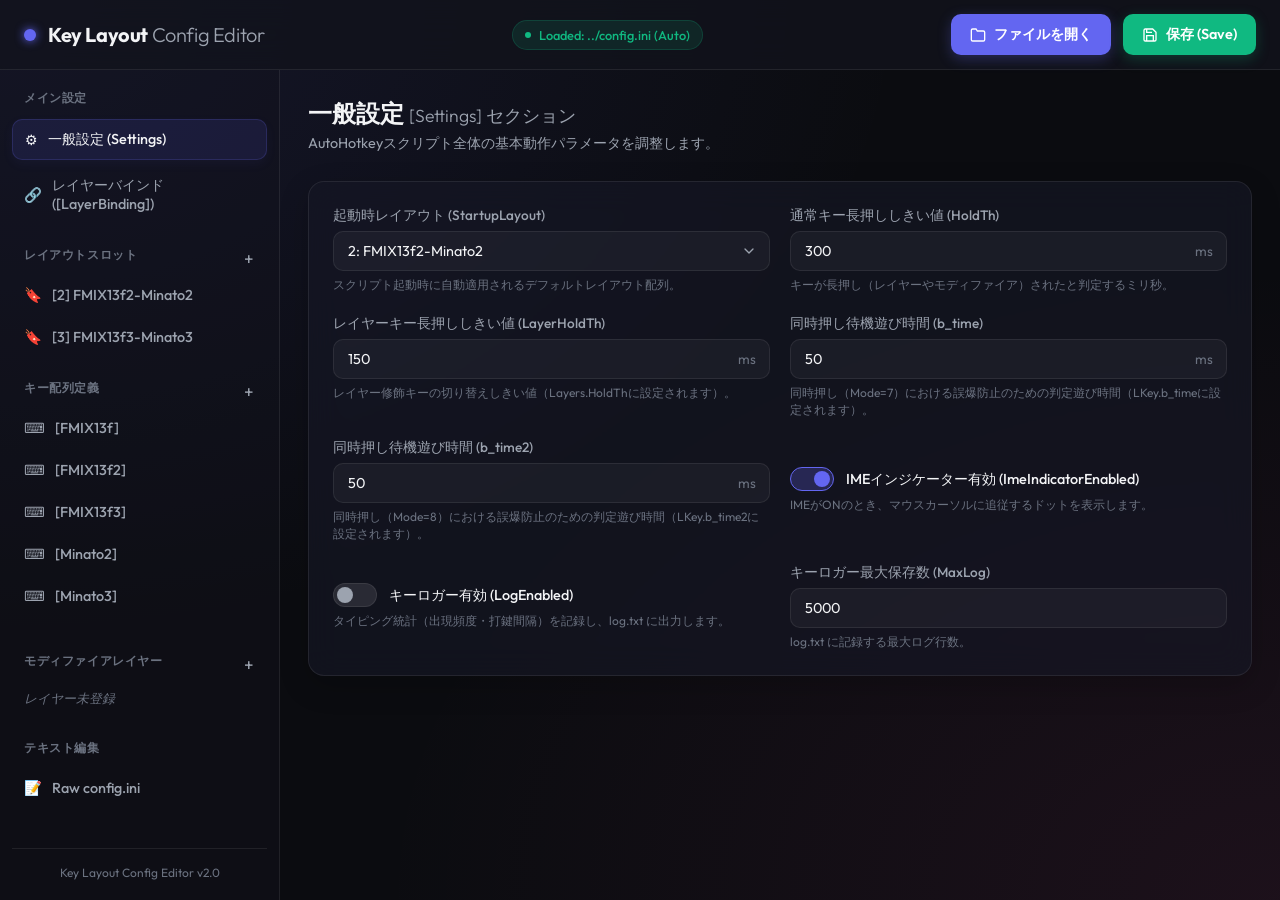
==== commit 302f463e: "Refactor Web UI and Utils for LayerBinding INI Specification Overview: - Replaced legacy Settings dy" ====
--- a/src/ui/index.html
+++ b/src/ui/index.html
@@ -45,7 +45,7 @@
                             <span class="icon">⚙️</span> 一般設定 (Settings)
                         </a>
                         <a href="#dynamic-layers" class="nav-item" data-panel="panel-dynamic-layers">
-                            <span class="icon">🔗</span> 動的レイヤー ( space / noconv )
+                            <span class="icon">🔗</span> レイヤーバインド ([LayerBinding])
                         </a>
                     </div>
                     
@@ -173,27 +173,29 @@
                     </div>
                 </section>
 
-                <!-- PANEL: Dynamic Layers -->
+                <!-- PANEL: LayerBinding (Dynamic Layers) -->
                 <section id="panel-dynamic-layers" class="content-panel">
                     <div class="panel-header">
-                        <h2>動的レイヤー設定</h2>
-                        <p>[Settings] セクションでの、各モディファイアキーとカスタムレイヤーとの紐付けを設定します。</p>
+                        <h2>レイヤーバインド設定 <span>[LayerBinding] セクション</span></h2>
+                        <p>[LayerBinding] セクションで、各レイヤーを起動する修飾キーID (M1〜M8) の紐付けを設定します。</p>
                     </div>
                     <div class="card">
                         <div class="info-alert">
-                            ここで設定された修飾キー（space等）を長押ししている間、割り当てられたカスタムレイヤーの配列が動的に適用されます。
+                            レイヤー配列（<code>layer_id_to_mod_key_id</code>）の各レイヤーに対して、対応する修飾キーID（M1: F13、M2: 無変換、M3: 変換、M7: Space など）をバインドします。<br>
+                            長押し時にその修飾キーが押下されると、割り当てられたレイヤーの定義配列が動的に適用されます。
                         </div>
                         <div class="table-container">
                             <table class="data-table">
                                 <thead>
                                     <tr>
-                                        <th>修飾キー</th>
-                                        <th>割り当てカスタムレイヤー</th>
+                                        <th>レイヤー名 / ID</th>
+                                        <th>修飾キーID (バインド先)</th>
+                                        <th>修飾キーの説明</th>
                                         <th>操作</th>
                                     </tr>
                                 </thead>
                                 <tbody id="dynamic-layers-table-body">
-                                    <!-- Populated dynamically: space, noconv, conv, tab, f13, f14 -->
+                                    <!-- Populated dynamically from [LayerBinding] -->
                                 </tbody>
                             </table>
                         </div>
@@ -370,7 +372,7 @@
                             <div class="form-group">
                                 <label for="layer-section-name-input">レイヤーセクション名</label>
                                 <input type="text" id="layer-section-name-input" class="form-control font-mono">
-                                <span class="help-text">config.ini 内のセクション名。変更すると関連する Settings の動的レイヤー割り当ても自動更新されます。</span>
+                                <span class="help-text">config.ini 内のセクション名。変更すると関連する [LayerBinding] のバインド設定も自動更新されます。</span>
                             </div>
                         </div>
                     </div>
@@ -502,7 +504,7 @@
                 <div class="form-group">
                     <label for="add-layer-name">レイヤーセクション名</label>
                     <input type="text" id="add-layer-name" class="form-control" placeholder="例: MY_NAV_LAYER">
-                    <span class="help-text"><code>[Settings]</code> で割り当てたり、レイアウトから参照したりできるセクション名になります。</span>
+                    <span class="help-text"><code>[LayerBinding]</code> で割り当てたり、レイアウトから参照したりできるセクション名になります。</span>
                 </div>
                 <div class="form-group">
                     <label for="add-layer-template">初期マッピングテンプレート</label>
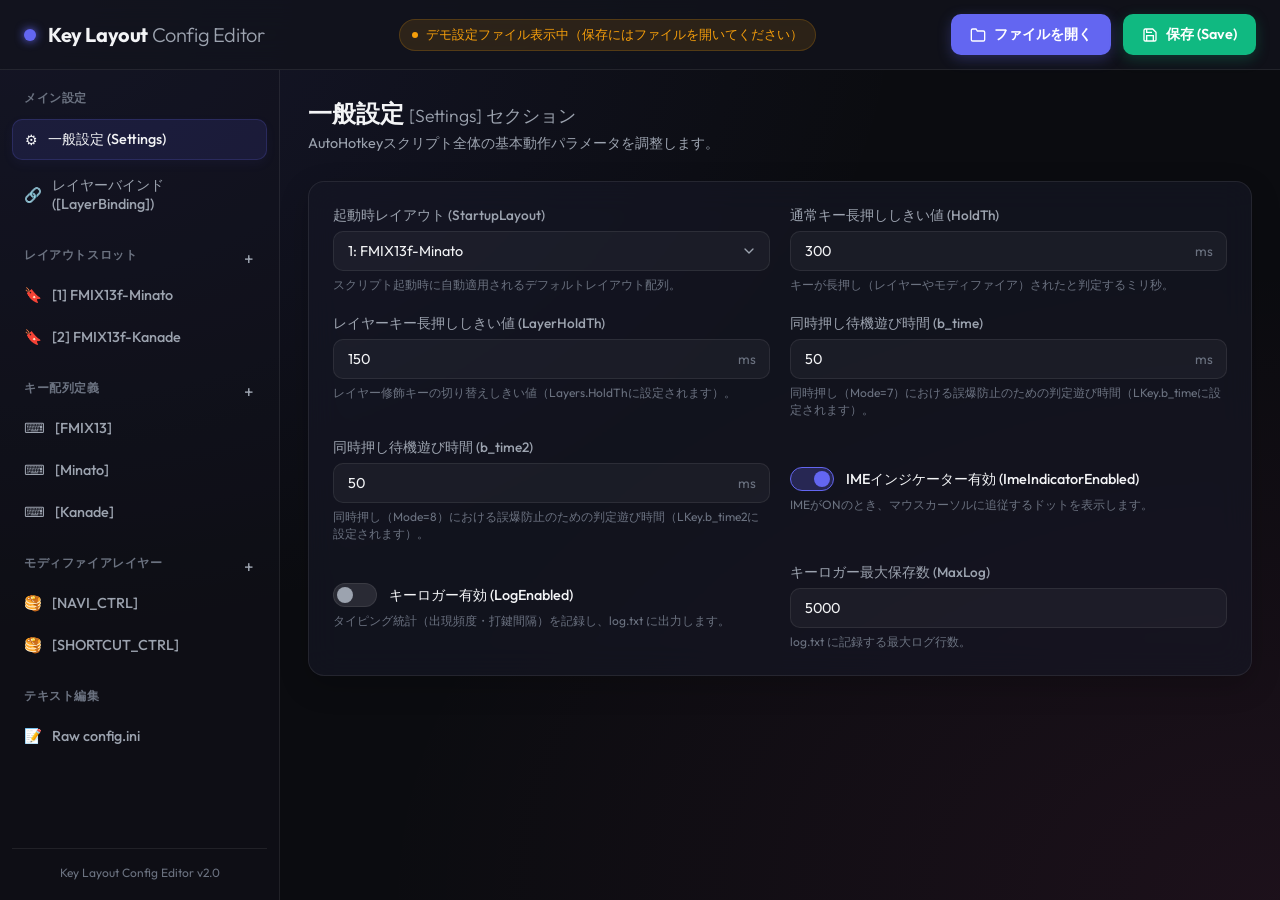
==== commit d8c08939: "feat: reassign mod_key_id to M1-M14 and configure SELECT and SHIFT bindings" ====
--- a/src/ui/index.html
+++ b/src/ui/index.html
@@ -177,11 +177,11 @@
                 <section id="panel-dynamic-layers" class="content-panel">
                     <div class="panel-header">
                         <h2>レイヤーバインド設定 <span>[LayerBinding] セクション</span></h2>
-                        <p>[LayerBinding] セクションで、各レイヤーを起動する修飾キーID (M1〜M8) の紐付けを設定します。</p>
+                        <p>[LayerBinding] セクションで、各レイヤーを起動する修飾キーID (M1〜M14) の紐付けを設定します。</p>
                     </div>
                     <div class="card">
                         <div class="info-alert">
-                            レイヤー配列（<code>layer_id_to_mod_key_id</code>）の各レイヤーに対して、対応する修飾キーID（M1: F13、M2: 無変換、M3: 変換、M7: Space など）をバインドします。<br>
+                            レイヤー配列（<code>layer_id_to_mod_key_id</code>）の各レイヤーに対して、対応する修飾キーID（M1: F13、M2: 無変換、M3: 変換、M8: Space など）をバインドします。<br>
                             長押し時にその修飾キーが押下されると、割り当てられたレイヤーの定義配列が動的に適用されます。
                         </div>
                         <div class="table-container">
